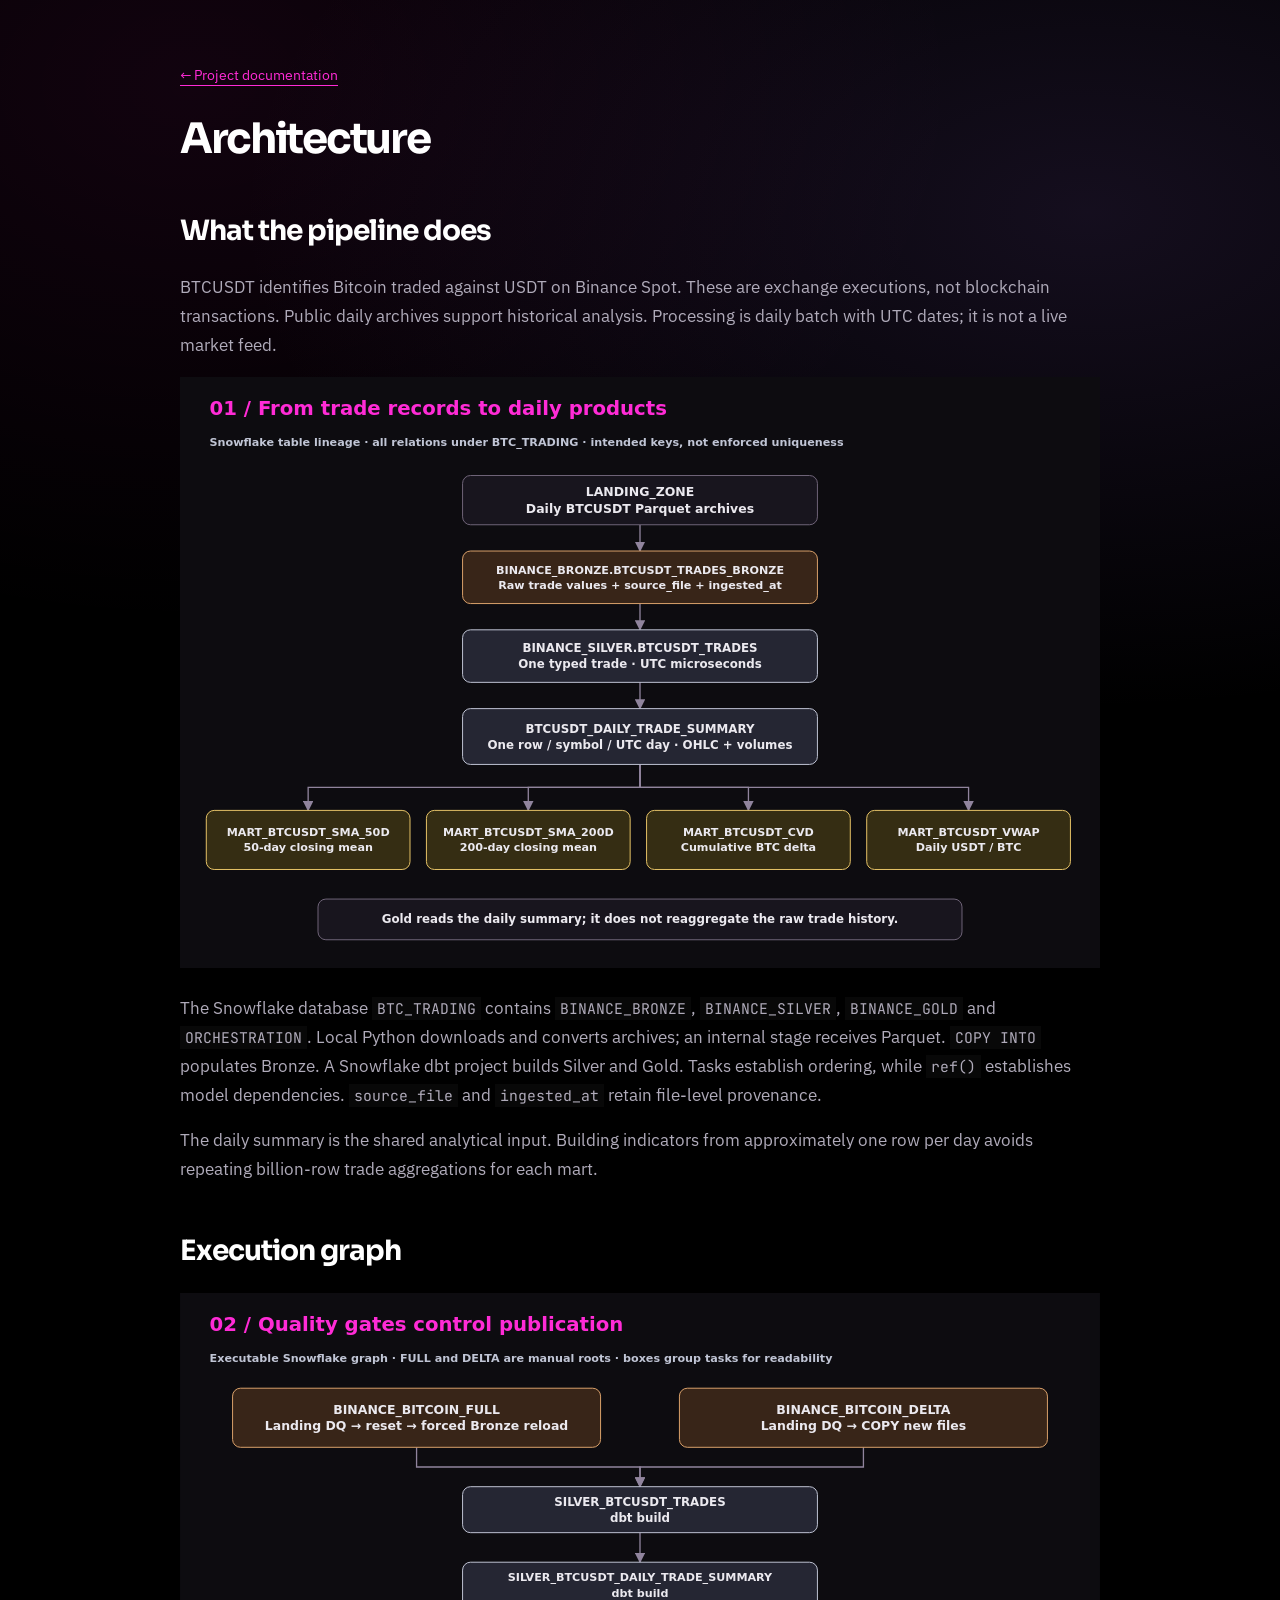
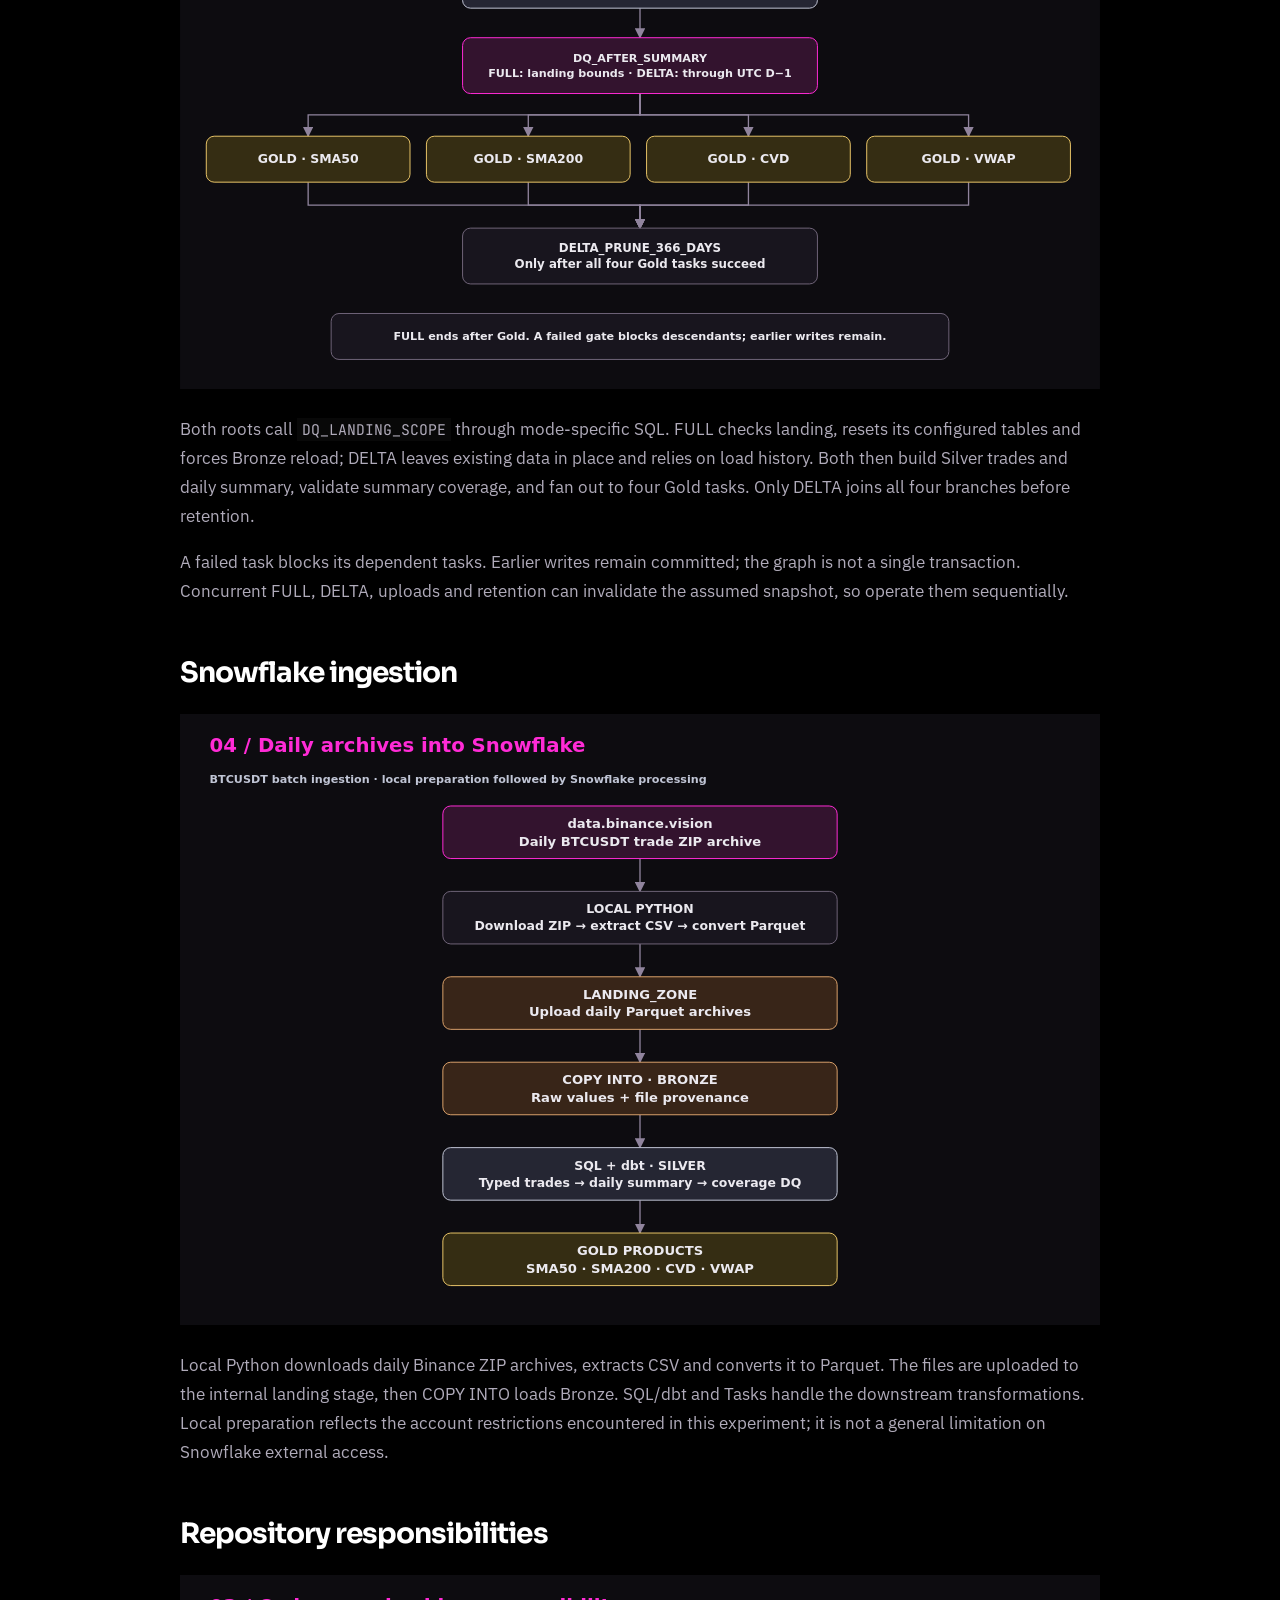
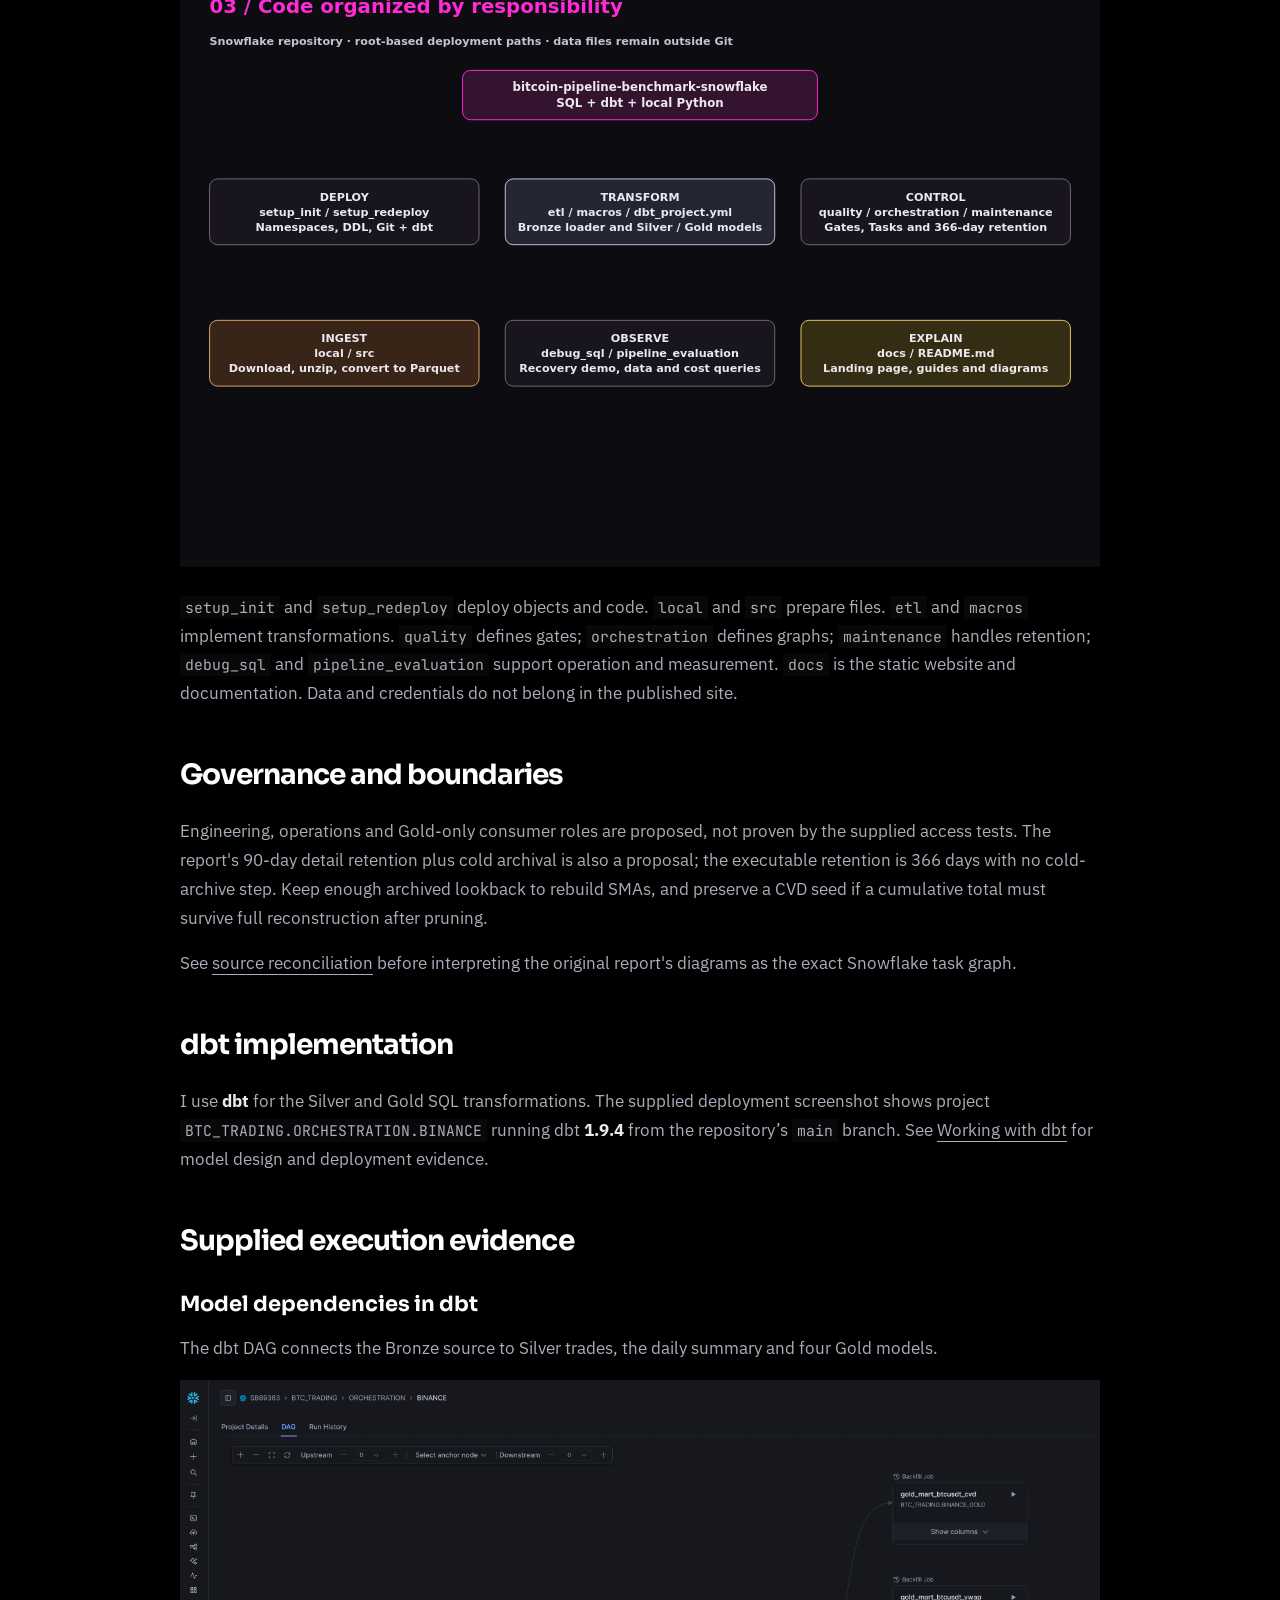
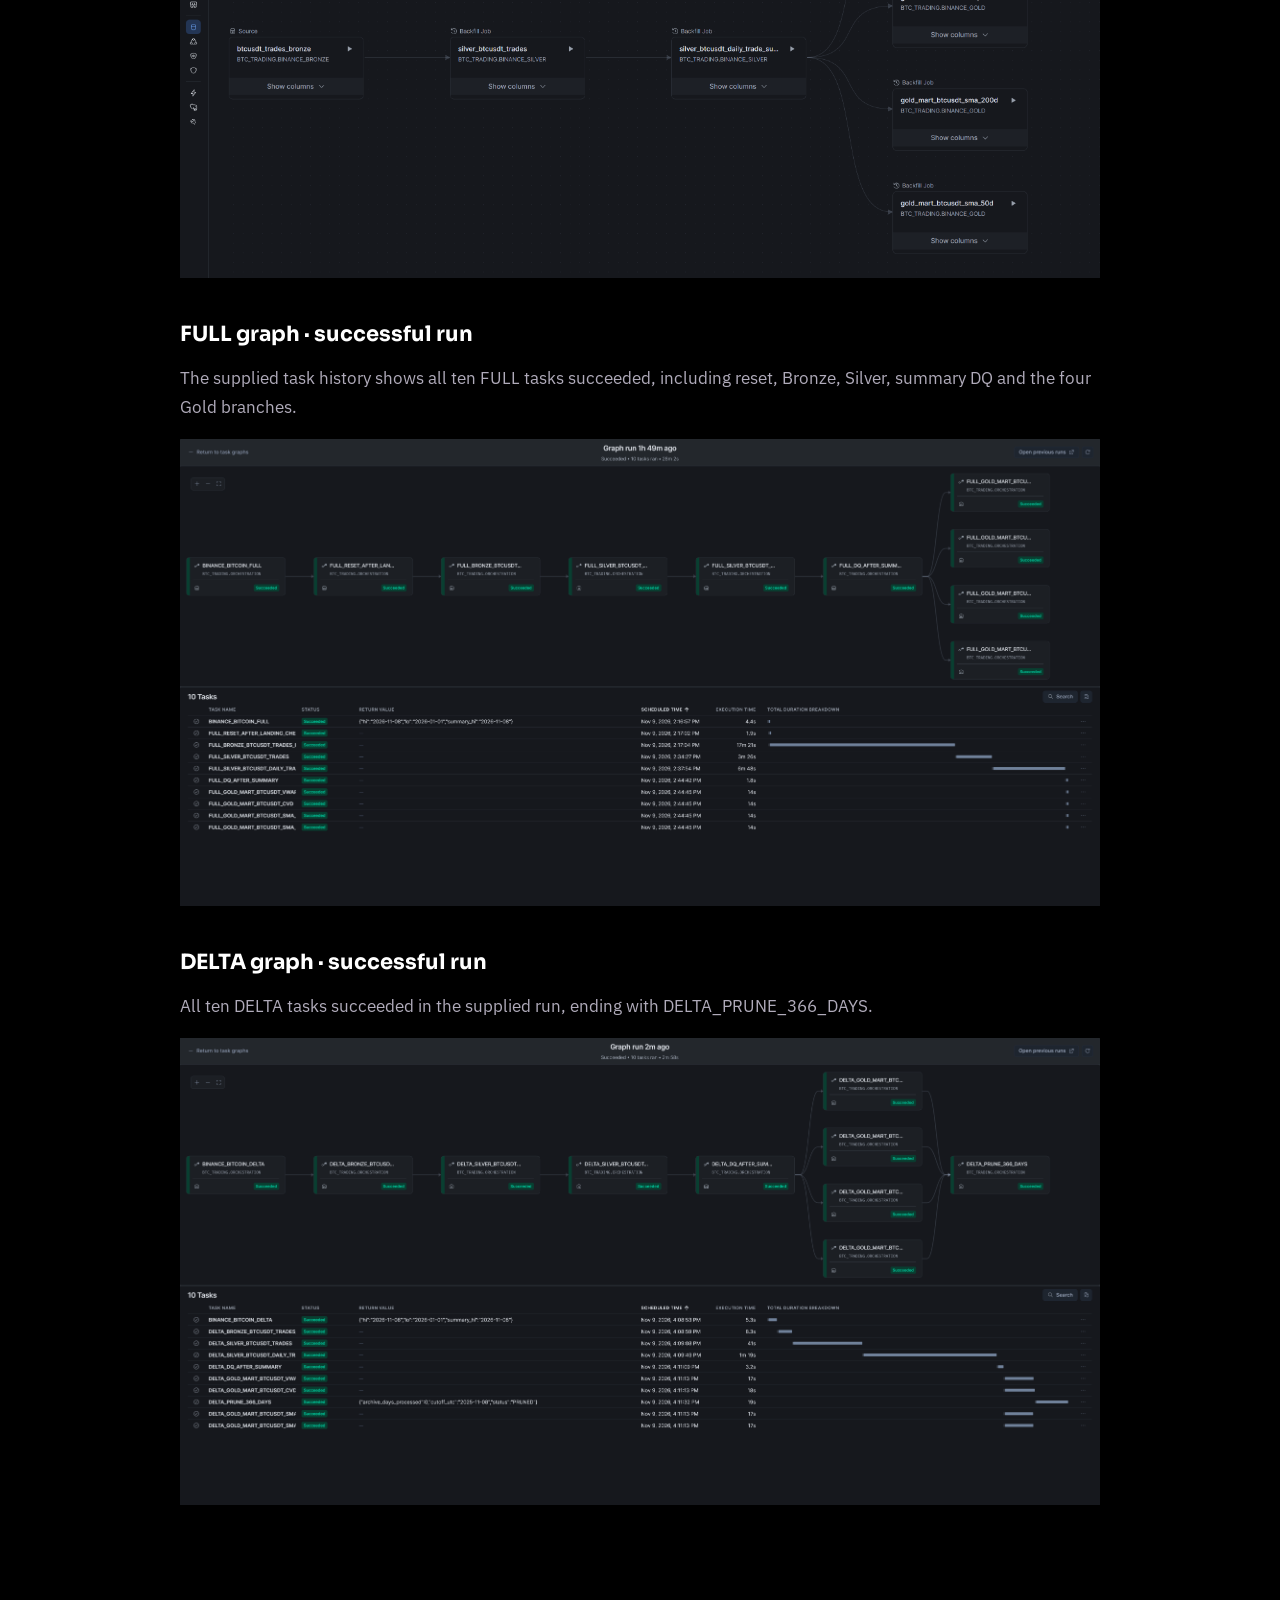
==== docs/guides/architecture.html @ 2df7b6e5 "Refactor code structure for improved readability and maintainability" ====
<!doctype html><html lang="en"><head><meta charset="utf-8"><meta name="viewport" content="width=device-width,initial-scale=1"><title>architecture | Snowflake BTCUSDT</title><link rel="stylesheet" href="../assets/site.css"></head><body><main class="wrap article"><a class="back" href="../../index.html#docs">← Project documentation</a><h1>Architecture</h1>
<h2>What the pipeline does</h2>
<p>BTCUSDT identifies Bitcoin traded against USDT on Binance Spot. These are exchange executions, not blockchain transactions. Public daily archives support historical analysis. Processing is daily batch with UTC dates; it is not a live market feed.</p>
<p><img alt="Table lineage" src="../assets/diagrams/01-lineage.svg" /></p>
<p>The Snowflake database <code>BTC_TRADING</code> contains <code>BINANCE_BRONZE</code>, <code>BINANCE_SILVER</code>, <code>BINANCE_GOLD</code> and <code>ORCHESTRATION</code>. Local Python downloads and converts archives; an internal stage receives Parquet. <code>COPY INTO</code> populates Bronze. A Snowflake dbt project builds Silver and Gold. Tasks establish ordering, while <code>ref()</code> establishes model dependencies. <code>source_file</code> and <code>ingested_at</code> retain file-level provenance.</p>
<p>The daily summary is the shared analytical input. Building indicators from approximately one row per day avoids repeating billion-row trade aggregations for each mart.</p>
<h2>Execution graph</h2>
<p><img alt="Task orchestration" src="../assets/diagrams/02-orchestration.svg" /></p>
<p>Both roots call <code>DQ_LANDING_SCOPE</code> through mode-specific SQL. FULL checks landing, resets its configured tables and forces Bronze reload; DELTA leaves existing data in place and relies on load history. Both then build Silver trades and daily summary, validate summary coverage, and fan out to four Gold tasks. Only DELTA joins all four branches before retention.</p>
<p>A failed task blocks its dependent tasks. Earlier writes remain committed; the graph is not a single transaction. Concurrent FULL, DELTA, uploads and retention can invalidate the assumed snapshot, so operate them sequentially.</p>
<h2>Snowflake ingestion</h2>
<p><img alt="Snowflake ingestion" src="../assets/diagrams/04-ingestion.svg" /></p>
<p>Local Python downloads daily Binance ZIP archives, extracts CSV and converts it to Parquet. The files are uploaded to the internal landing stage, then COPY INTO loads Bronze. SQL/dbt and Tasks handle the downstream transformations. Local preparation reflects the account restrictions encountered in this experiment; it is not a general limitation on Snowflake external access.</p>
<h2>Repository responsibilities</h2>
<p><img alt="Repository layout" src="../assets/diagrams/03-repository.svg" /></p>
<p><code>setup_init</code> and <code>setup_redeploy</code> deploy objects and code. <code>local</code> and <code>src</code> prepare files. <code>etl</code> and <code>macros</code> implement transformations. <code>quality</code> defines gates; <code>orchestration</code> defines graphs; <code>maintenance</code> handles retention; <code>debug_sql</code> and <code>pipeline_evaluation</code> support operation and measurement. <code>docs</code> is the static website and documentation. Data and credentials do not belong in the published site.</p>
<h2>Governance and boundaries</h2>
<p>Engineering, operations and Gold-only consumer roles are proposed, not proven by the supplied access tests. The report's 90-day detail retention plus cold archival is also a proposal; the executable retention is 366 days with no cold-archive step. Keep enough archived lookback to rebuild SMAs, and preserve a CVD seed if a cumulative total must survive full reconstruction after pruning.</p>
<p>See <a href="source_reconciliation.html">source reconciliation</a> before interpreting the original report's diagrams as the exact Snowflake task graph.</p>
<h2>dbt implementation</h2>
<p>I use <strong>dbt</strong> for the Silver and Gold SQL transformations. The supplied deployment screenshot shows project <code>BTC_TRADING.ORCHESTRATION.BINANCE</code> running dbt <strong>1.9.4</strong> from the repository’s <code>main</code> branch. See <a href="dbt.html">Working with dbt</a> for model design and deployment evidence.</p>
<h2>Supplied execution evidence</h2>
<h3>Model dependencies in dbt</h3>
<p>The dbt DAG connects the Bronze source to Silver trades, the daily summary and four Gold models.</p>
<p><img alt="Model dependencies in dbt" src="../../img/snowflake-data-lineage.png" /></p>
<h3>FULL graph · successful run</h3>
<p>The supplied task history shows all ten FULL tasks succeeded, including reset, Bronze, Silver, summary DQ and the four Gold branches.</p>
<p><img alt="FULL graph · successful run" src="../../img/snowflake-full-pipeline.png" /></p>
<h3>DELTA graph · successful run</h3>
<p>All ten DELTA tasks succeeded in the supplied run, ending with DELTA_PRUNE_366_DAYS.</p>
<p><img alt="DELTA graph · successful run" src="../../img/snowflake-delta-pipeline.png" /></p></main></body></html>
---- docs/assets/site.css ----
@import url('https://fonts.googleapis.com/css2?family=IBM+Plex+Sans:wght@400;500;600&family=Sora:wght@500;600;700&family=JetBrains+Mono:wght@500&display=swap');
:root{--black:#000000;--white:#ffffff;--magenta:#ff2bd6;--magenta-deep:#b80f96;--haze:#6e4ba0;--grey-100:#ebe9ef;--grey-300:#b0abba;--grey-500:#77727f;--grey-700:#2a2730;--grey-900:#0d0c10;--text:var(--grey-100);--muted:var(--grey-300);--line:#2a2730}*{box-sizing:border-box}html{scroll-behavior:smooth;scroll-padding-top:85px}body{margin:0;background:var(--black);color:var(--text);font:17px/1.7 'IBM Plex Sans',system-ui,sans-serif}body:before{content:'';position:absolute;inset:0 0 auto;height:850px;pointer-events:none;z-index:-1;background:radial-gradient(ellipse at 85% 25%,#6e4ba030,transparent 55%),radial-gradient(ellipse at 15% 10%,#ff2bd612,transparent 50%)}a{color:inherit;text-underline-offset:5px}a:hover{color:var(--magenta)}:focus-visible{outline:2px solid var(--magenta);outline-offset:6px}.skip{position:absolute;left:20px;top:-90px}.skip:focus{top:20px;z-index:20;background:#000;padding:12px}.wrap{width:min(1180px,calc(100% - 72px));margin:auto}header{border-bottom:1px solid var(--line);background:#000e;position:sticky;top:0;z-index:10;backdrop-filter:blur(12px)}header .wrap{display:flex;justify-content:space-between;align-items:center;gap:24px;min-height:76px}.brand{font:600 14px 'Sora',sans-serif;letter-spacing:.08em;text-decoration:none}.brand b{color:var(--magenta)}nav{display:flex;gap:25px;font-size:14px}nav a{text-decoration:none;color:var(--muted)}h1,h2,h3{font-family:'Sora',system-ui,sans-serif;line-height:1.2;color:var(--white)}h1{font-size:clamp(42px,5.8vw,76px);letter-spacing:-.055em;max-width:900px;margin:25px 0}h1 span{color:var(--magenta)}h2{font-size:clamp(28px,3.4vw,43px);letter-spacing:-.035em;margin:15px 0 25px}h3{font-size:21px;margin:0 0 14px}.eyebrow,.num{color:var(--magenta);font:500 12px 'JetBrains Mono',monospace;letter-spacing:.14em;text-transform:uppercase}.hero{padding:94px 0 0}.lead{font-size:21px;color:var(--muted);max-width:730px}.actions{display:flex;gap:16px;flex-wrap:wrap;margin:32px 0 50px}.button{display:inline-flex;padding:12px 21px;border:1px solid #5a4359;border-radius:6px;text-decoration:none;font-weight:600;font-size:15px}.primary{background:var(--magenta);color:#000;border-color:var(--magenta)}.primary:hover{background:#ff7ae5;color:#000}.stats{display:grid;grid-template-columns:2fr 1fr 1fr;border-top:1px solid var(--line);border-bottom:1px solid var(--line);margin-top:48px}.stat{padding:28px 24px 26px 0}.stat strong{font:600 clamp(27px,3vw,40px) 'Sora',sans-serif;letter-spacing:-.04em;display:block}.stat span{display:block;color:var(--muted);font-size:14px;margin-top:8px}.snapshot{font:12px 'JetBrains Mono',monospace;color:var(--muted);padding:14px 0}.section{padding:80px 0;border-bottom:1px solid var(--line)}.intro{max-width:800px;color:var(--muted);font-size:19px}.split{display:grid;grid-template-columns:1fr 1.35fr;gap:70px;align-items:start}.note{border-left:3px solid var(--magenta);padding:15px 22px;background:#ff2bd609;margin:28px 0;color:var(--muted);font-size:15px}.note strong{color:var(--text)}figure{margin:30px 0 0}figure img{display:block;width:100%;height:auto;border:1px solid var(--line);border-radius:10px;background:var(--grey-900)}figcaption{color:var(--muted);font-size:13px;display:flex;justify-content:space-between;gap:20px;flex-wrap:wrap;margin-top:12px}.downloads{display:flex;gap:16px}table{border-collapse:collapse;width:100%;font-size:15px;margin:28px 0}th{text-align:left;color:var(--muted);font-weight:500}td,th{padding:16px 18px 16px 0;border-bottom:1px solid var(--line);vertical-align:top}td:first-child{font-weight:600;color:#fff}.table-scroll{overflow-x:auto}.table-scroll table{min-width:580px}.checks{counter-reset:steps;margin-top:28px}.check{padding:24px 0 24px 50px;border-top:1px solid var(--line);position:relative}.check:before{counter-increment:steps;content:'0' counter(steps);position:absolute;left:0;color:var(--magenta);font-family:monospace}.check p{margin:8px 0 0;color:var(--muted)}.check h3{font-size:19px}.grid2{display:grid;grid-template-columns:1fr 1fr;gap:44px}.pill{font:12px 'JetBrains Mono',monospace;display:inline-block;border:1px solid #584756;padding:5px 10px;border-radius:50px;color:#e6bfdc}.guide-list{margin-top:35px}.guide-link{display:flex;align-items:center;justify-content:space-between;gap:30px;text-decoration:none;border-top:1px solid var(--line);padding:22px 0}.guide-link span{color:var(--muted);font-size:14px}.guide-link b{font-weight:500;font-size:19px}.guide-link em{font-style:normal;color:var(--magenta)}footer{padding:35px 0 55px;color:var(--muted);font-size:13px}footer .wrap{display:flex;justify-content:space-between;gap:25px;flex-wrap:wrap}code{font: .87em 'JetBrains Mono',monospace;background:#ffffff08;padding:2px 5px;overflow-wrap:anywhere}pre{white-space:pre-wrap;overflow-wrap:anywhere;background:#151219;border:1px solid var(--line);padding:22px;border-radius:8px;line-height:1.6}pre code{background:none;padding:0}.article{max-width:920px;padding:60px 0 90px}.article h1{font-size:42px}.article h2{font-size:28px;margin-top:50px}.article h3{margin-top:35px}.article img{max-width:100%;height:auto}.article p,.article li{color:var(--muted)}.article strong{color:var(--text)}.article table{display:block;overflow-x:auto}.article td{min-width:160px}.article li{margin:10px 0}.back{font-size:14px;color:var(--magenta)}@media(max-width:760px){.wrap{width:calc(100% - 36px)}header .wrap{min-height:70px;gap:12px}.brand{font-size:11px}nav{gap:14px;font-size:12px}nav .extra{display:none}.hero{padding-top:58px}h1{font-size:46px}.lead{font-size:18px}.stats{grid-template-columns:1fr 1fr}.stat:first-child{grid-column:1/-1;border-bottom:1px solid var(--line)}.stat{padding:22px 10px 22px 0}.stat strong{font-size:32px}.section{padding:55px 0}.split,.grid2{grid-template-columns:1fr;gap:25px}.intro{font-size:17px}figcaption{font-size:12px}.guide-link{gap:15px}.guide-link b{font-size:16px}.guide-link span{display:none}.article h1{font-size:34px}.article{padding-top:35px}figure{margin-top:24px}}@media(prefers-reduced-motion:reduce){html{scroll-behavior:auto}}.split>*,.grid2>*,.table-scroll{min-width:0}.table-scroll{max-width:100%}
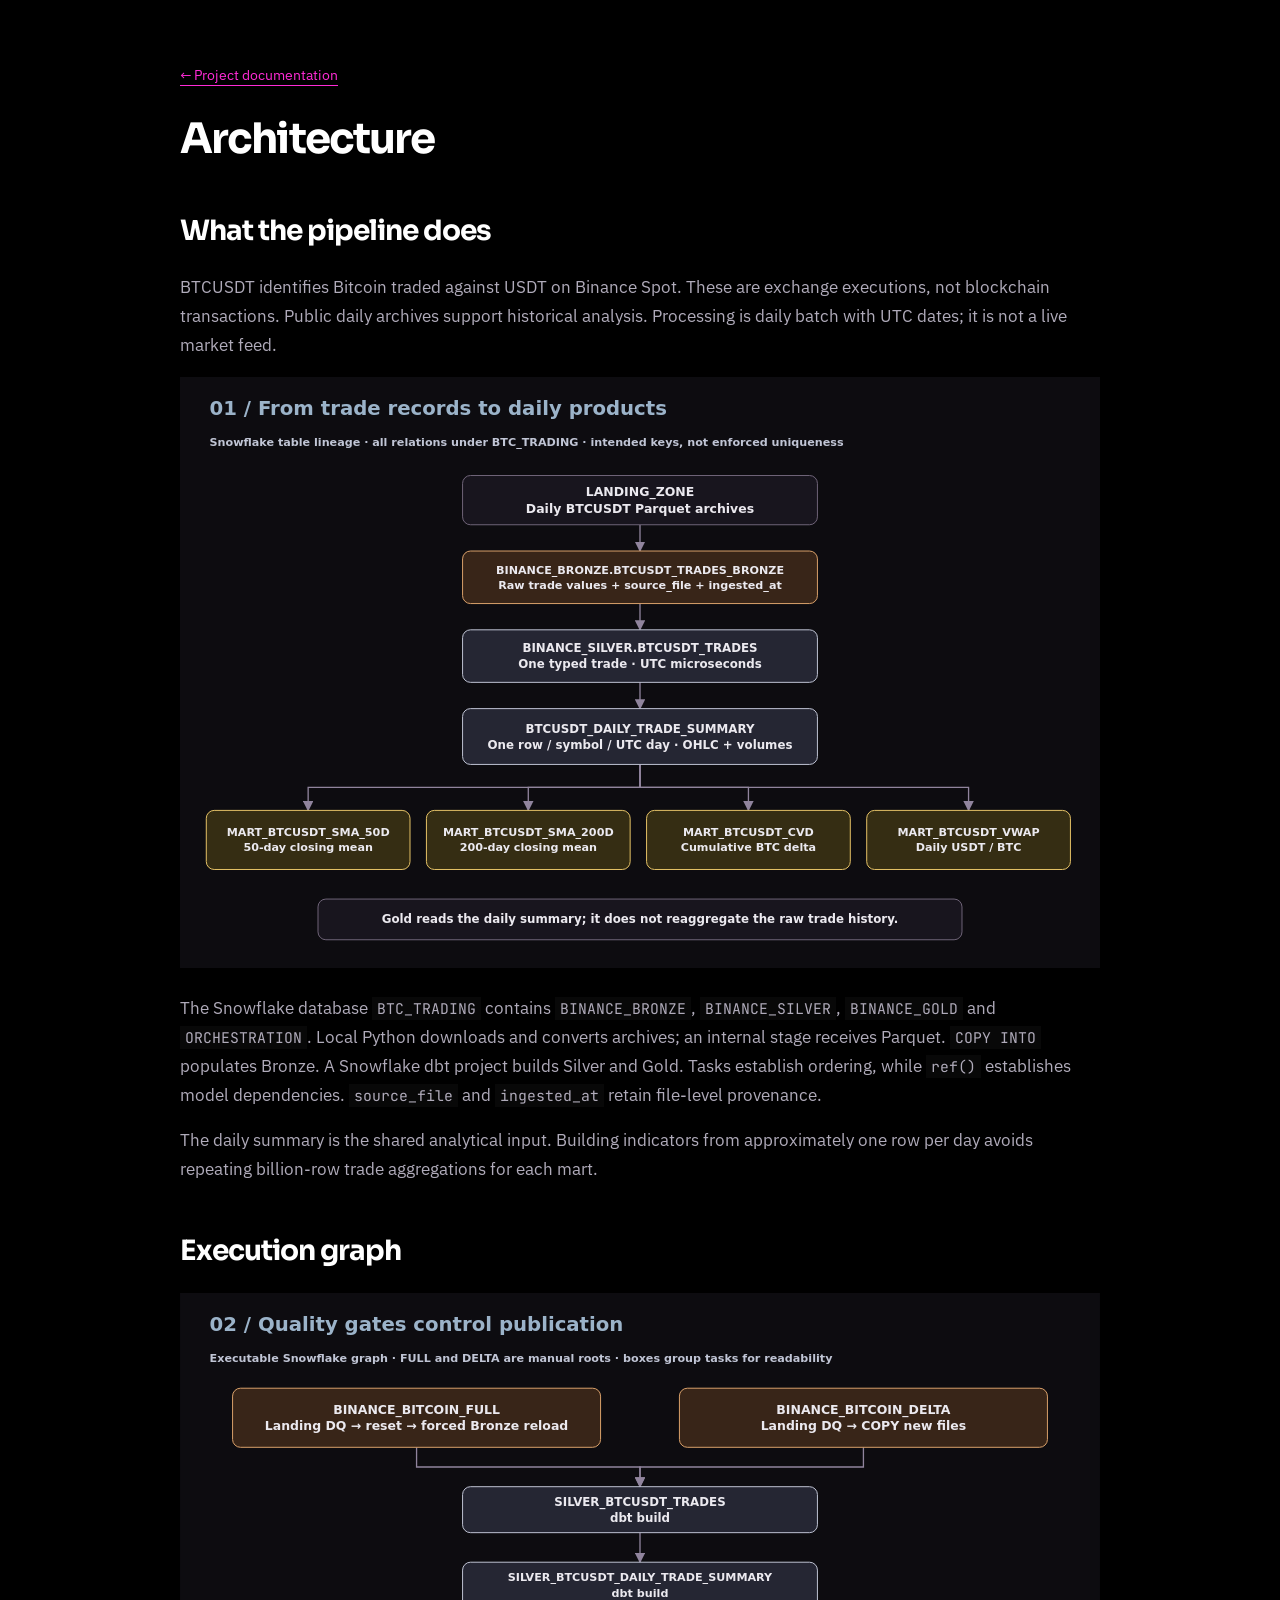
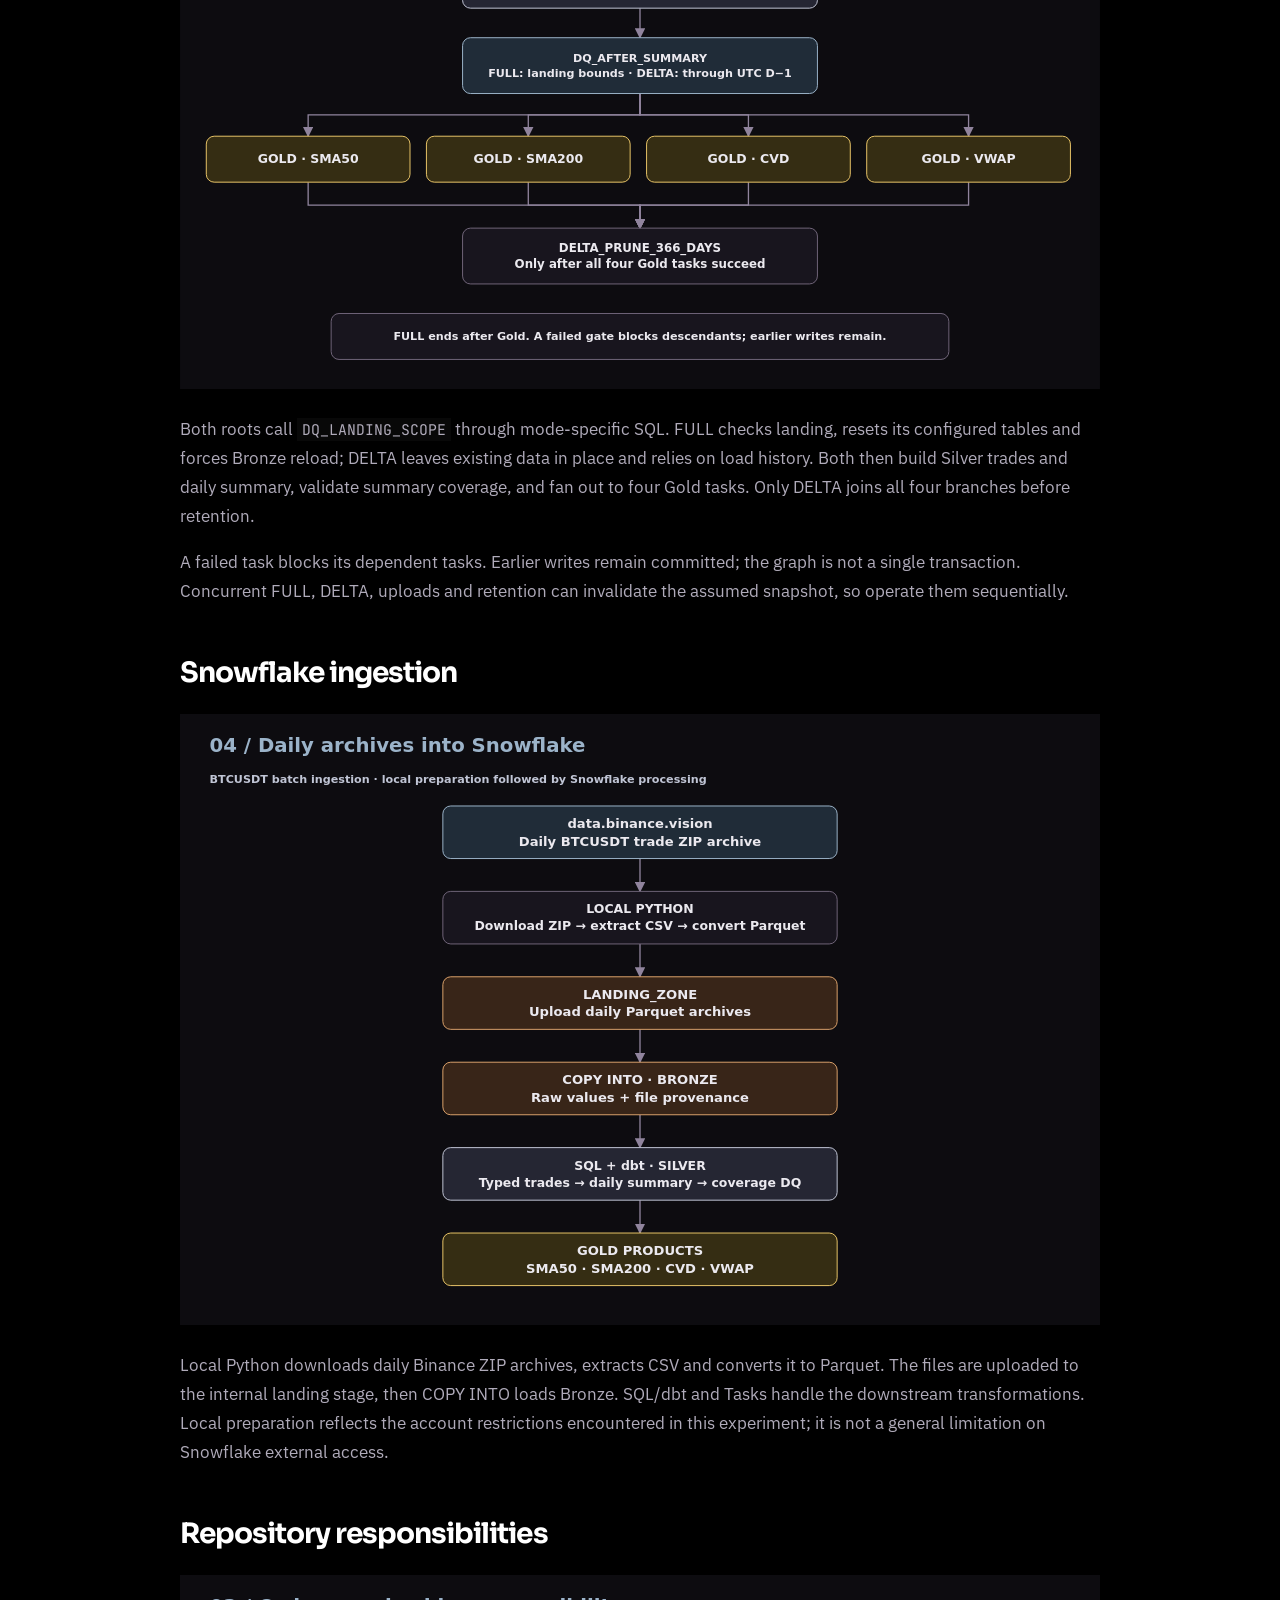
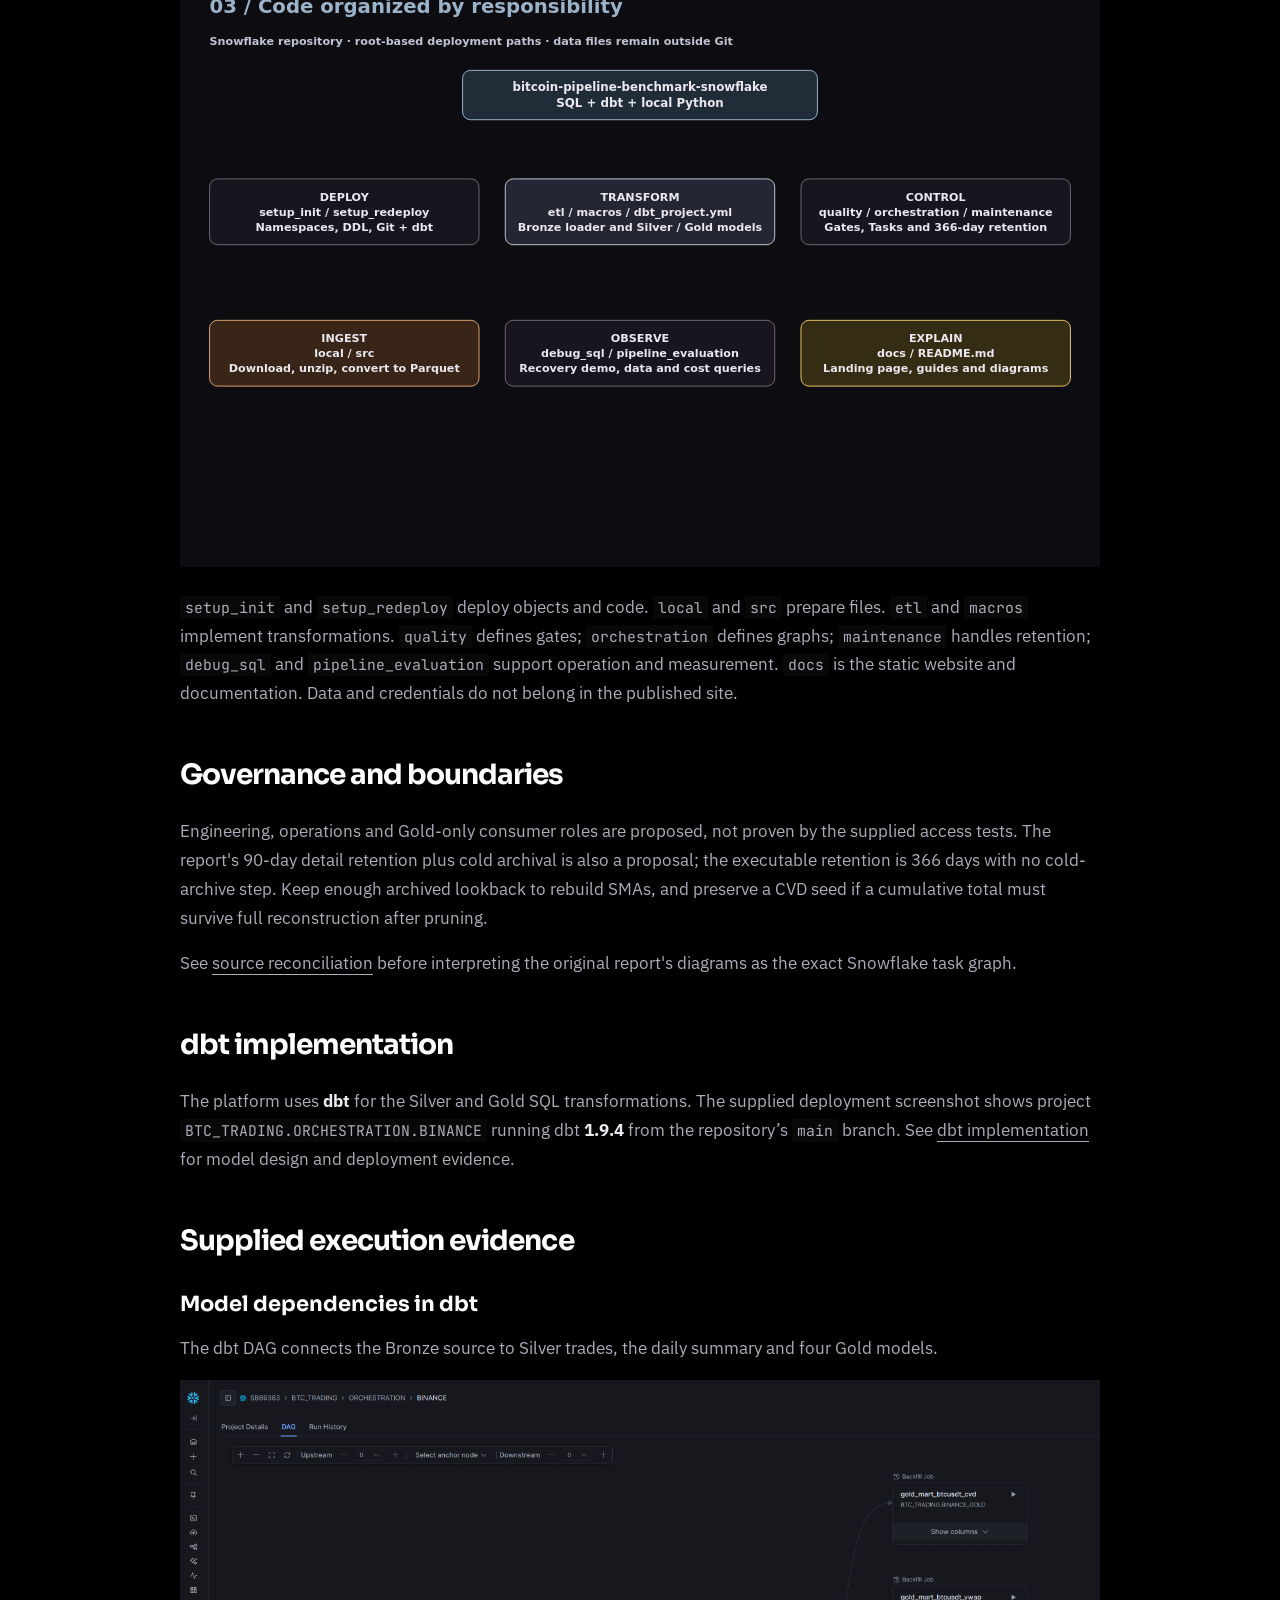
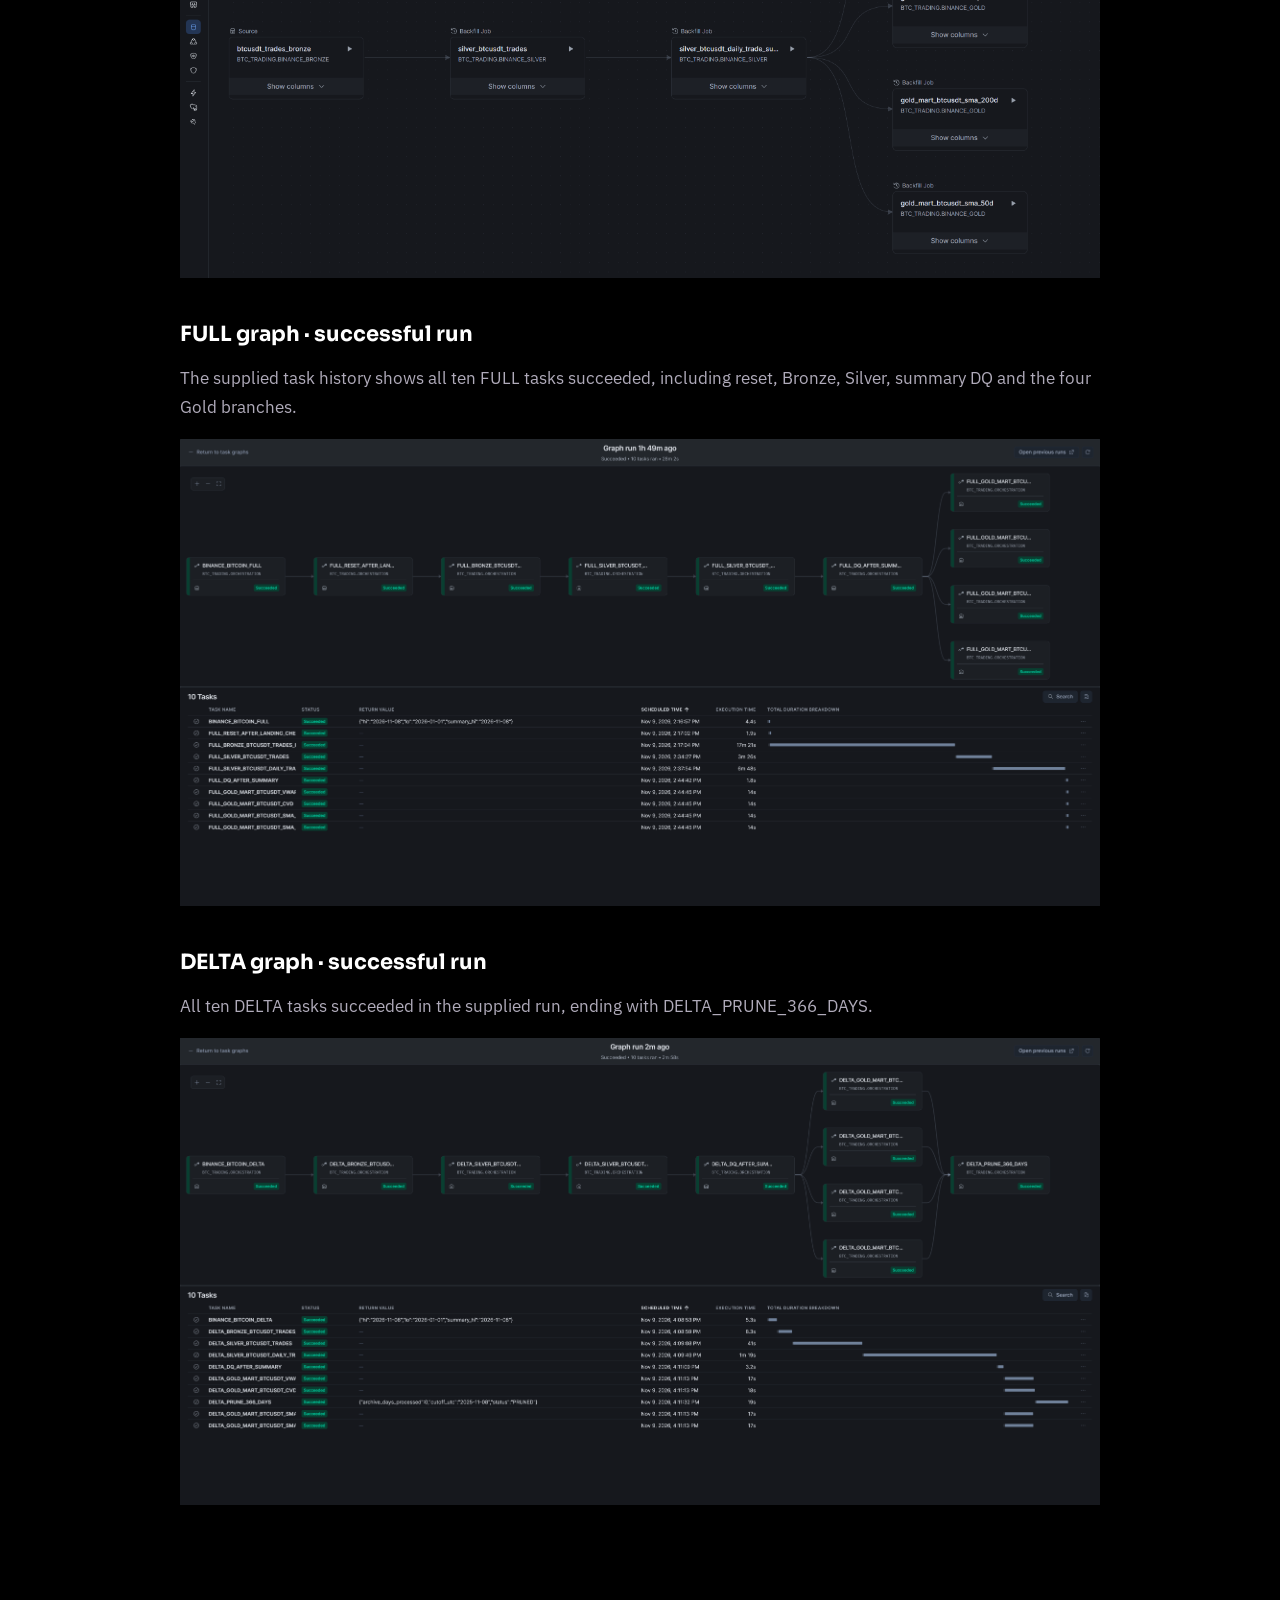
==== commit e3c85566: "fix: new web identity" ====
--- a/docs/guides/architecture.html
+++ b/docs/guides/architecture.html
@@ -18,7 +18,7 @@
 <p>Engineering, operations and Gold-only consumer roles are proposed, not proven by the supplied access tests. The report's 90-day detail retention plus cold archival is also a proposal; the executable retention is 366 days with no cold-archive step. Keep enough archived lookback to rebuild SMAs, and preserve a CVD seed if a cumulative total must survive full reconstruction after pruning.</p>
 <p>See <a href="source_reconciliation.html">source reconciliation</a> before interpreting the original report's diagrams as the exact Snowflake task graph.</p>
 <h2>dbt implementation</h2>
-<p>I use <strong>dbt</strong> for the Silver and Gold SQL transformations. The supplied deployment screenshot shows project <code>BTC_TRADING.ORCHESTRATION.BINANCE</code> running dbt <strong>1.9.4</strong> from the repository’s <code>main</code> branch. See <a href="dbt.html">Working with dbt</a> for model design and deployment evidence.</p>
+<p>The platform uses <strong>dbt</strong> for the Silver and Gold SQL transformations. The supplied deployment screenshot shows project <code>BTC_TRADING.ORCHESTRATION.BINANCE</code> running dbt <strong>1.9.4</strong> from the repository’s <code>main</code> branch. See <a href="dbt.html">dbt implementation</a> for model design and deployment evidence.</p>
 <h2>Supplied execution evidence</h2>
 <h3>Model dependencies in dbt</h3>
 <p>The dbt DAG connects the Bronze source to Silver trades, the daily summary and four Gold models.</p>
--- a/docs/assets/site.css
+++ b/docs/assets/site.css
@@ -1,2 +1,37 @@
 @import url('https://fonts.googleapis.com/css2?family=IBM+Plex+Sans:wght@400;500;600&family=Sora:wght@500;600;700&family=JetBrains+Mono:wght@500&display=swap');
-:root{--black:#000000;--white:#ffffff;--magenta:#ff2bd6;--magenta-deep:#b80f96;--haze:#6e4ba0;--grey-100:#ebe9ef;--grey-300:#b0abba;--grey-500:#77727f;--grey-700:#2a2730;--grey-900:#0d0c10;--text:var(--grey-100);--muted:var(--grey-300);--line:#2a2730}*{box-sizing:border-box}html{scroll-behavior:smooth;scroll-padding-top:85px}body{margin:0;background:var(--black);color:var(--text);font:17px/1.7 'IBM Plex Sans',system-ui,sans-serif}body:before{content:'';position:absolute;inset:0 0 auto;height:850px;pointer-events:none;z-index:-1;background:radial-gradient(ellipse at 85% 25%,#6e4ba030,transparent 55%),radial-gradient(ellipse at 15% 10%,#ff2bd612,transparent 50%)}a{color:inherit;text-underline-offset:5px}a:hover{color:var(--magenta)}:focus-visible{outline:2px solid var(--magenta);outline-offset:6px}.skip{position:absolute;left:20px;top:-90px}.skip:focus{top:20px;z-index:20;background:#000;padding:12px}.wrap{width:min(1180px,calc(100% - 72px));margin:auto}header{border-bottom:1px solid var(--line);background:#000e;position:sticky;top:0;z-index:10;backdrop-filter:blur(12px)}header .wrap{display:flex;justify-content:space-between;align-items:center;gap:24px;min-height:76px}.brand{font:600 14px 'Sora',sans-serif;letter-spacing:.08em;text-decoration:none}.brand b{color:var(--magenta)}nav{display:flex;gap:25px;font-size:14px}nav a{text-decoration:none;color:var(--muted)}h1,h2,h3{font-family:'Sora',system-ui,sans-serif;line-height:1.2;color:var(--white)}h1{font-size:clamp(42px,5.8vw,76px);letter-spacing:-.055em;max-width:900px;margin:25px 0}h1 span{color:var(--magenta)}h2{font-size:clamp(28px,3.4vw,43px);letter-spacing:-.035em;margin:15px 0 25px}h3{font-size:21px;margin:0 0 14px}.eyebrow,.num{color:var(--magenta);font:500 12px 'JetBrains Mono',monospace;letter-spacing:.14em;text-transform:uppercase}.hero{padding:94px 0 0}.lead{font-size:21px;color:var(--muted);max-width:730px}.actions{display:flex;gap:16px;flex-wrap:wrap;margin:32px 0 50px}.button{display:inline-flex;padding:12px 21px;border:1px solid #5a4359;border-radius:6px;text-decoration:none;font-weight:600;font-size:15px}.primary{background:var(--magenta);color:#000;border-color:var(--magenta)}.primary:hover{background:#ff7ae5;color:#000}.stats{display:grid;grid-template-columns:2fr 1fr 1fr;border-top:1px solid var(--line);border-bottom:1px solid var(--line);margin-top:48px}.stat{padding:28px 24px 26px 0}.stat strong{font:600 clamp(27px,3vw,40px) 'Sora',sans-serif;letter-spacing:-.04em;display:block}.stat span{display:block;color:var(--muted);font-size:14px;margin-top:8px}.snapshot{font:12px 'JetBrains Mono',monospace;color:var(--muted);padding:14px 0}.section{padding:80px 0;border-bottom:1px solid var(--line)}.intro{max-width:800px;color:var(--muted);font-size:19px}.split{display:grid;grid-template-columns:1fr 1.35fr;gap:70px;align-items:start}.note{border-left:3px solid var(--magenta);padding:15px 22px;background:#ff2bd609;margin:28px 0;color:var(--muted);font-size:15px}.note strong{color:var(--text)}figure{margin:30px 0 0}figure img{display:block;width:100%;height:auto;border:1px solid var(--line);border-radius:10px;background:var(--grey-900)}figcaption{color:var(--muted);font-size:13px;display:flex;justify-content:space-between;gap:20px;flex-wrap:wrap;margin-top:12px}.downloads{display:flex;gap:16px}table{border-collapse:collapse;width:100%;font-size:15px;margin:28px 0}th{text-align:left;color:var(--muted);font-weight:500}td,th{padding:16px 18px 16px 0;border-bottom:1px solid var(--line);vertical-align:top}td:first-child{font-weight:600;color:#fff}.table-scroll{overflow-x:auto}.table-scroll table{min-width:580px}.checks{counter-reset:steps;margin-top:28px}.check{padding:24px 0 24px 50px;border-top:1px solid var(--line);position:relative}.check:before{counter-increment:steps;content:'0' counter(steps);position:absolute;left:0;color:var(--magenta);font-family:monospace}.check p{margin:8px 0 0;color:var(--muted)}.check h3{font-size:19px}.grid2{display:grid;grid-template-columns:1fr 1fr;gap:44px}.pill{font:12px 'JetBrains Mono',monospace;display:inline-block;border:1px solid #584756;padding:5px 10px;border-radius:50px;color:#e6bfdc}.guide-list{margin-top:35px}.guide-link{display:flex;align-items:center;justify-content:space-between;gap:30px;text-decoration:none;border-top:1px solid var(--line);padding:22px 0}.guide-link span{color:var(--muted);font-size:14px}.guide-link b{font-weight:500;font-size:19px}.guide-link em{font-style:normal;color:var(--magenta)}footer{padding:35px 0 55px;color:var(--muted);font-size:13px}footer .wrap{display:flex;justify-content:space-between;gap:25px;flex-wrap:wrap}code{font: .87em 'JetBrains Mono',monospace;background:#ffffff08;padding:2px 5px;overflow-wrap:anywhere}pre{white-space:pre-wrap;overflow-wrap:anywhere;background:#151219;border:1px solid var(--line);padding:22px;border-radius:8px;line-height:1.6}pre code{background:none;padding:0}.article{max-width:920px;padding:60px 0 90px}.article h1{font-size:42px}.article h2{font-size:28px;margin-top:50px}.article h3{margin-top:35px}.article img{max-width:100%;height:auto}.article p,.article li{color:var(--muted)}.article strong{color:var(--text)}.article table{display:block;overflow-x:auto}.article td{min-width:160px}.article li{margin:10px 0}.back{font-size:14px;color:var(--magenta)}@media(max-width:760px){.wrap{width:calc(100% - 36px)}header .wrap{min-height:70px;gap:12px}.brand{font-size:11px}nav{gap:14px;font-size:12px}nav .extra{display:none}.hero{padding-top:58px}h1{font-size:46px}.lead{font-size:18px}.stats{grid-template-columns:1fr 1fr}.stat:first-child{grid-column:1/-1;border-bottom:1px solid var(--line)}.stat{padding:22px 10px 22px 0}.stat strong{font-size:32px}.section{padding:55px 0}.split,.grid2{grid-template-columns:1fr;gap:25px}.intro{font-size:17px}figcaption{font-size:12px}.guide-link{gap:15px}.guide-link b{font-size:16px}.guide-link span{display:none}.article h1{font-size:34px}.article{padding-top:35px}figure{margin-top:24px}}@media(prefers-reduced-motion:reduce){html{scroll-behavior:auto}}.split>*,.grid2>*,.table-scroll{min-width:0}.table-scroll{max-width:100%}
+:root{--black:#000000;--white:#ffffff;--magenta:#9bb3c9;--magenta-deep:#7890a6;--haze:#667b8e;--grey-100:#ebe9ef;--grey-300:#b0abba;--grey-500:#77727f;--grey-700:#2a2730;--grey-900:#0d0c10;--text:var(--grey-100);--muted:var(--grey-300);--line:#2a2730}*{box-sizing:border-box}html{scroll-behavior:smooth;scroll-padding-top:85px}body{margin:0;background:var(--black);color:var(--text);font:17px/1.7 'IBM Plex Sans',system-ui,sans-serif}body:before{content:'';position:absolute;inset:0 0 auto;height:850px;pointer-events:none;z-index:-1;background:radial-gradient(ellipse at 85% 25%,#667b8e30,transparent 55%),radial-gradient(ellipse at 15% 10%,#9bb3c912,transparent 50%)}a{color:inherit;text-underline-offset:5px}a:hover{color:var(--magenta)}:focus-visible{outline:2px solid var(--magenta);outline-offset:6px}.skip{position:absolute;left:20px;top:-90px}.skip:focus{top:20px;z-index:20;background:#000;padding:12px}.wrap{width:min(1180px,calc(100% - 72px));margin:auto}header{border-bottom:1px solid var(--line);background:#000e;position:sticky;top:0;z-index:10;backdrop-filter:blur(12px)}header .wrap{display:flex;justify-content:space-between;align-items:center;gap:24px;min-height:76px}.brand{font:600 14px 'Sora',sans-serif;letter-spacing:.08em;text-decoration:none}.brand b{color:var(--magenta)}nav{display:flex;gap:25px;font-size:14px}nav a{text-decoration:none;color:var(--muted)}h1,h2,h3{font-family:'Sora',system-ui,sans-serif;line-height:1.2;color:var(--white)}h1{font-size:clamp(42px,5.8vw,76px);letter-spacing:-.055em;max-width:900px;margin:25px 0}h1 span{color:var(--magenta)}h2{font-size:clamp(28px,3.4vw,43px);letter-spacing:-.035em;margin:15px 0 25px}h3{font-size:21px;margin:0 0 14px}.eyebrow,.num{color:var(--magenta);font:500 12px 'JetBrains Mono',monospace;letter-spacing:.14em;text-transform:uppercase}.hero{padding:94px 0 0}.lead{font-size:21px;color:var(--muted);max-width:730px}.actions{display:flex;gap:16px;flex-wrap:wrap;margin:32px 0 50px}.button{display:inline-flex;padding:12px 21px;border:1px solid #40515f;border-radius:6px;text-decoration:none;font-weight:600;font-size:15px}.primary{background:var(--magenta);color:#000;border-color:var(--magenta)}.primary:hover{background:#c6d3df;color:#000}.stats{display:grid;grid-template-columns:2fr 1fr 1fr;border-top:1px solid var(--line);border-bottom:1px solid var(--line);margin-top:48px}.stat{padding:28px 24px 26px 0}.stat strong{font:600 clamp(27px,3vw,40px) 'Sora',sans-serif;letter-spacing:-.04em;display:block}.stat span{display:block;color:var(--muted);font-size:14px;margin-top:8px}.snapshot{font:12px 'JetBrains Mono',monospace;color:var(--muted);padding:14px 0}.section{padding:80px 0;border-bottom:1px solid var(--line)}.intro{max-width:800px;color:var(--muted);font-size:19px}.split{display:grid;grid-template-columns:1fr 1.35fr;gap:70px;align-items:start}.note{border-left:3px solid var(--magenta);padding:15px 22px;background:#9bb3c909;margin:28px 0;color:var(--muted);font-size:15px}.note strong{color:var(--text)}figure{margin:30px 0 0}figure img{display:block;width:100%;height:auto;border:1px solid var(--line);border-radius:10px;background:var(--grey-900)}figcaption{color:var(--muted);font-size:13px;display:flex;justify-content:space-between;gap:20px;flex-wrap:wrap;margin-top:12px}.downloads{display:flex;gap:16px}table{border-collapse:collapse;width:100%;font-size:15px;margin:28px 0}th{text-align:left;color:var(--muted);font-weight:500}td,th{padding:16px 18px 16px 0;border-bottom:1px solid var(--line);vertical-align:top}td:first-child{font-weight:600;color:#fff}.table-scroll{overflow-x:auto}.table-scroll table{min-width:580px}.checks{counter-reset:steps;margin-top:28px}.check{padding:24px 0 24px 50px;border-top:1px solid var(--line);position:relative}.check:before{counter-increment:steps;content:'0' counter(steps);position:absolute;left:0;color:var(--magenta);font-family:monospace}.check p{margin:8px 0 0;color:var(--muted)}.check h3{font-size:19px}.grid2{display:grid;grid-template-columns:1fr 1fr;gap:44px}.pill{font:12px 'JetBrains Mono',monospace;display:inline-block;border:1px solid #40515f;padding:5px 10px;border-radius:50px;color:#b4c2cf}.guide-list{margin-top:35px}.guide-link{display:flex;align-items:center;justify-content:space-between;gap:30px;text-decoration:none;border-top:1px solid var(--line);padding:22px 0}.guide-link span{color:var(--muted);font-size:14px}.guide-link b{font-weight:500;font-size:19px}.guide-link em{font-style:normal;color:var(--magenta)}footer{padding:35px 0 55px;color:var(--muted);font-size:13px}footer .wrap{display:flex;justify-content:space-between;gap:25px;flex-wrap:wrap}code{font: .87em 'JetBrains Mono',monospace;background:#ffffff08;padding:2px 5px;overflow-wrap:anywhere}pre{white-space:pre-wrap;overflow-wrap:anywhere;background:#151219;border:1px solid var(--line);padding:22px;border-radius:8px;line-height:1.6}pre code{background:none;padding:0}.article{max-width:920px;padding:60px 0 90px}.article h1{font-size:42px}.article h2{font-size:28px;margin-top:50px}.article h3{margin-top:35px}.article img{max-width:100%;height:auto}.article p,.article li{color:var(--muted)}.article strong{color:var(--text)}.article table{display:block;overflow-x:auto}.article td{min-width:160px}.article li{margin:10px 0}.back{font-size:14px;color:var(--magenta)}@media(max-width:760px){.wrap{width:calc(100% - 36px)}header .wrap{min-height:70px;gap:12px}.brand{font-size:11px}nav{gap:14px;font-size:12px}nav .extra{display:none}.hero{padding-top:58px}h1{font-size:46px}.lead{font-size:18px}.stats{grid-template-columns:1fr 1fr}.stat:first-child{grid-column:1/-1;border-bottom:1px solid var(--line)}.stat{padding:22px 10px 22px 0}.stat strong{font-size:32px}.section{padding:55px 0}.split,.grid2{grid-template-columns:1fr;gap:25px}.intro{font-size:17px}figcaption{font-size:12px}.guide-link{gap:15px}.guide-link b{font-size:16px}.guide-link span{display:none}.article h1{font-size:34px}.article{padding-top:35px}figure{margin-top:24px}}@media(prefers-reduced-motion:reduce){html{scroll-behavior:auto}}.split>*,.grid2>*,.table-scroll{min-width:0}.table-scroll{max-width:100%}
+
+.evidence{margin:38px 0}.evidence h3{margin-bottom:14px}.evidence figcaption{display:block;max-width:100ch}.evidence img{border-radius:8px}
+
+/* Editorial revision: restrained slate palette and quieter evidence presentation. */
+:root{--black:#101419;--white:#edf0f3;--grey-100:#d6dce2;--grey-300:#aab4be;--grey-700:#303942;--grey-900:#171d24;--line:#303942}body{background:#101419}body:before{display:none}header{background:#101419f5}h1{font-size:clamp(38px,5vw,64px);max-width:1000px;letter-spacing:-.045em}h1 span{color:inherit}.eyebrow,.num{color:#aab4be}.primary{background:#c1ced9;border-color:#c1ced9;color:#101419}.primary:hover{background:#dce4eb;color:#101419}.note{background:#18212a;border-left:2px solid #71899e}.brand b,.guide-link em{color:#9bb3c9}.hero{padding-top:72px}.section{padding:64px 0}.evidence-panel{margin:24px 0;border:1px solid var(--line);border-radius:8px;background:#151b22}.evidence-panel summary{padding:16px 20px;cursor:pointer;font-size:15px;color:#c8d2dc}.evidence-panel summary:hover{background:#1c2630}.evidence-panel figure{margin:0;padding:0 18px 18px}.evidence-panel figcaption{display:block;line-height:1.6}.design-decisions{margin:32px 0}a:hover{color:#d2dfeb}@media(max-width:760px){h1{font-size:40px}.hero{padding-top:45px}.section{padding:46px 0}}
+
+/* Minimal pink accents: selected headings and primary actions only. */
+:root{--pink-accent:#df8fbe;--pink-button:#d878ad}
+#dbt h2,#docs h2{color:var(--pink-accent)}
+.primary{background:var(--pink-button);border-color:var(--pink-button);color:#101419}
+.primary:hover{background:#e49ac4;border-color:#e49ac4;color:#101419}
+.primary:focus-visible{outline-color:var(--pink-accent)}
+
+/* Portfolio identity: exact palette and accent roles from the parent site. */
+:root{--black:#000000;--white:#ffffff;--magenta:#ff2bd6;--magenta-deep:#b80f96;--haze:#6e4ba0;--grey-100:#ebe9ef;--grey-300:#b0abba;--grey-500:#77727f;--grey-700:#2a2730;--grey-900:#0d0c10;--text:var(--grey-100);--muted:var(--grey-300);--line:rgba(255,255,255,.09)}
+body{background:var(--black)}header{background:rgba(0,0,0,.95)}
+h1,h2,h3,#dbt h2,#docs h2{color:var(--white)}
+.eyebrow,.num{color:var(--muted)}
+.brand b,.guide-link em,.back{color:var(--magenta)}
+.button{border-color:var(--line);background:rgba(255,255,255,.03);color:var(--white)}
+.button:hover{border-color:var(--magenta);background:rgba(255,43,214,.08);color:var(--white)}
+.primary{background:var(--magenta-deep);border-color:var(--magenta-deep);color:var(--white)}
+.primary:hover{background:var(--magenta);border-color:var(--magenta);color:var(--white)}
+:focus-visible,.primary:focus-visible{outline-color:var(--magenta)}
+a:hover{color:var(--magenta)}
+.note{border-left:2px solid var(--magenta);background:rgba(255,255,255,.03)}
+.evidence-panel{background:rgba(255,255,255,.03)}.evidence-panel summary{color:var(--text)}.evidence-panel summary:hover{background:rgba(255,43,214,.08)}
+.portfolio-cover{position:relative;height:clamp(220px,34vw,380px);overflow:hidden;background:#050407}
+.portfolio-cover img{width:100%;height:100%;object-fit:cover}
+.portfolio-cover:after{content:'';position:absolute;inset:0;background:linear-gradient(to bottom,rgba(0,0,0,0) 30%,rgba(0,0,0,.95) 100%)}
+.portfolio-identity{position:relative;margin-top:-56px;display:flex;align-items:center;gap:20px;z-index:1}
+.portfolio-avatar{width:112px;height:112px;flex:none;padding:4px;border-radius:50%;background:conic-gradient(from 200deg,var(--magenta),#3a3340,var(--white),#3a3340,var(--magenta));box-shadow:0 0 46px rgba(255,43,214,.22)}
+.portfolio-avatar img{display:block;width:100%;height:100%;object-fit:cover;border-radius:50%;border:4px solid #000}
+.portfolio-identity a{text-decoration:none;font-family:'Sora',sans-serif;font-weight:600;color:#fff}.portfolio-identity p{margin:4px 0 0;color:var(--muted);font-size:14px}
+.hero{padding-top:42px}@media(max-width:760px){.portfolio-identity{gap:14px}.portfolio-avatar{width:88px;height:88px}.portfolio-identity{margin-top:-44px}.portfolio-identity p{font-size:12px}.hero{padding-top:30px}}
